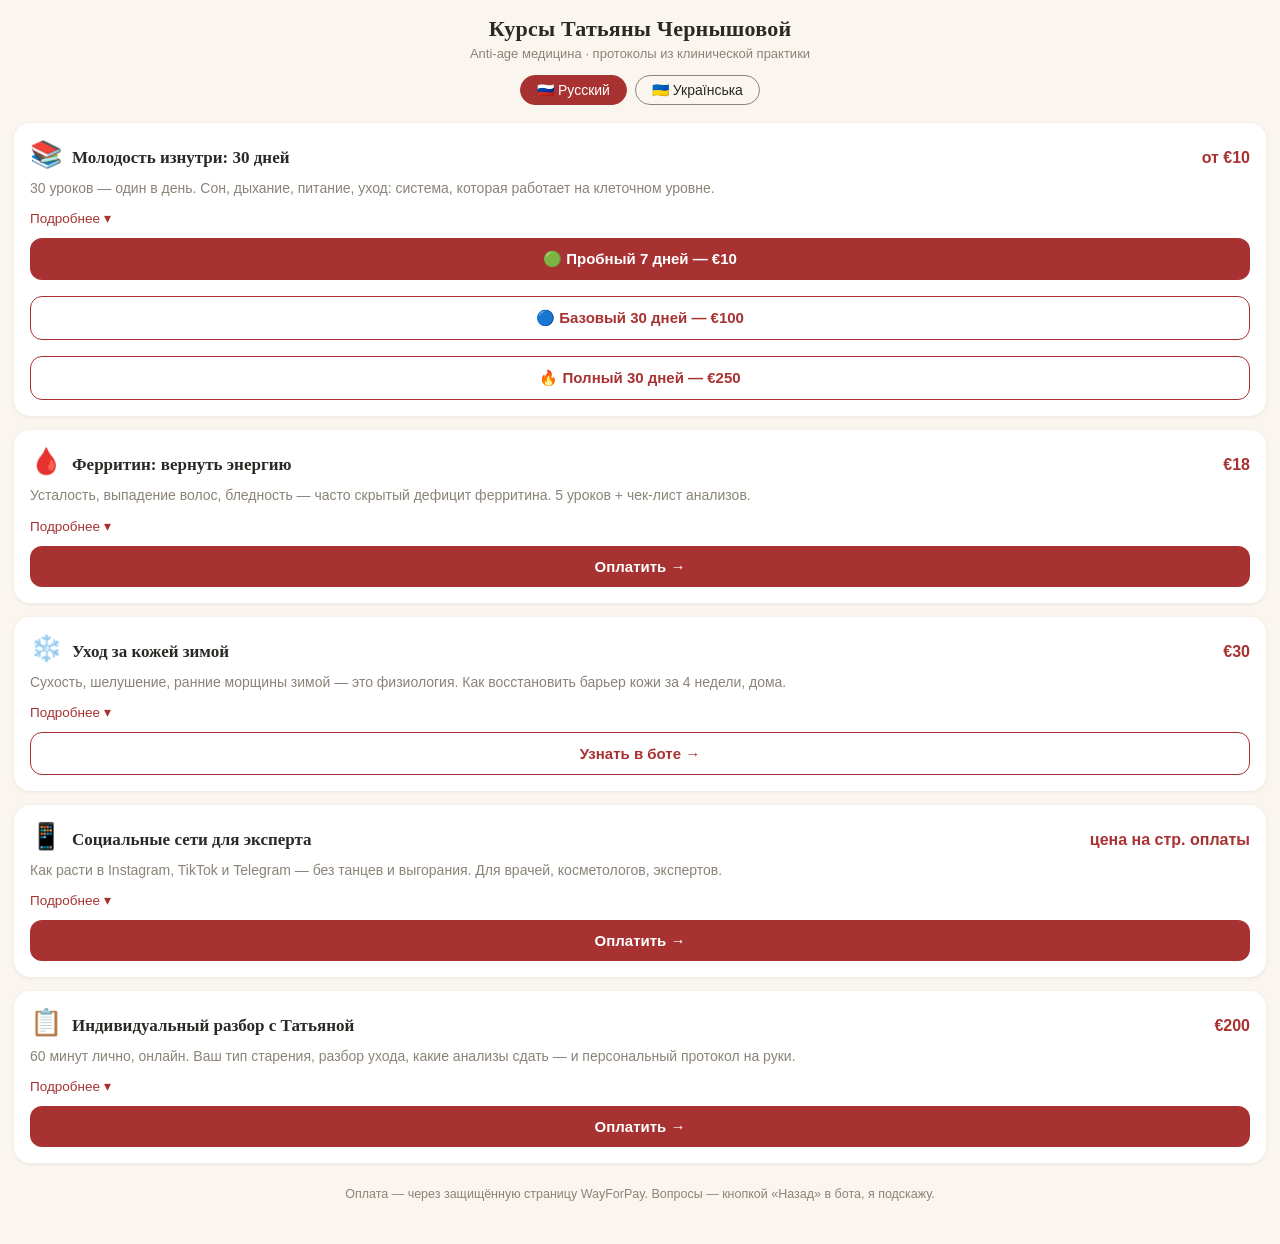
==== index.html @ 62db81c9 "Course storefront Mini App: RU/UA cards, WayForPay, Sheets analytics Co-Authored-By: Claude Fable 5 " ====
<!DOCTYPE html>
<html lang="ru">
<head>
<meta charset="utf-8">
<meta name="viewport" content="width=device-width, initial-scale=1, maximum-scale=1">
<title>Курсы Татьяны Чернышовой</title>
<script src="https://telegram.org/js/telegram-web-app.js"></script>
<style>
  :root {
    --bg: var(--tg-theme-bg-color, #faf6ef);
    --card: var(--tg-theme-secondary-bg-color, #ffffff);
    --text: var(--tg-theme-text-color, #2b2926);
    --hint: var(--tg-theme-hint-color, #8a8378);
    --accent: #a83232;
    --accent-soft: #f3e3e0;
  }
  * { margin: 0; padding: 0; box-sizing: border-box; }
  body {
    font-family: -apple-system, BlinkMacSystemFont, "Segoe UI", Roboto, sans-serif;
    background: var(--bg); color: var(--text);
    padding: 16px 14px 40px;
  }
  header { text-align: center; margin-bottom: 6px; }
  header h1 {
    font-family: Georgia, "Times New Roman", serif;
    font-size: 22px; font-weight: 700; letter-spacing: .2px;
  }
  header p { color: var(--hint); font-size: 13px; margin-top: 4px; }
  .lang {
    display: flex; justify-content: center; gap: 8px; margin: 14px 0 18px;
  }
  .lang button {
    border: 1px solid var(--hint); background: transparent; color: var(--text);
    border-radius: 20px; padding: 6px 16px; font-size: 14px; cursor: pointer;
  }
  .lang button.active { background: var(--accent); border-color: var(--accent); color: #fff; }
  .grid { display: flex; flex-direction: column; gap: 14px; }
  .card {
    background: var(--card); border-radius: 16px; padding: 16px;
    box-shadow: 0 1px 4px rgba(0,0,0,.07);
  }
  .card .top { display: flex; align-items: baseline; gap: 10px; }
  .card .emoji { font-size: 26px; }
  .card h2 {
    font-family: Georgia, serif; font-size: 17px; font-weight: 700; flex: 1;
  }
  .card .price {
    color: var(--accent); font-weight: 700; font-size: 16px; white-space: nowrap;
  }
  .card .desc { color: var(--hint); font-size: 14px; line-height: 1.45; margin: 8px 0 12px; }
  .card details { margin-bottom: 12px; }
  .card summary {
    color: var(--accent); font-size: 13.5px; cursor: pointer; list-style: none;
  }
  .card summary::after { content: " ▾"; }
  .card details[open] summary::after { content: " ▴"; }
  .card .more { font-size: 14px; line-height: 1.5; margin-top: 8px; white-space: pre-line; }
  .buy {
    display: block; width: 100%; text-align: center; text-decoration: none;
    background: var(--accent); color: #fff; font-weight: 600; font-size: 15px;
    padding: 12px; border-radius: 12px; border: none; cursor: pointer;
  }
  .buy.secondary { background: transparent; color: var(--accent); border: 1.5px solid var(--accent); margin-top: 8px; }
  .tariffs { display: flex; flex-direction: column; gap: 8px; }
  .note { text-align: center; color: var(--hint); font-size: 12.5px; margin-top: 22px; line-height: 1.5; }
</style>
</head>
<body>
<header>
  <h1 id="t-title"></h1>
  <p id="t-sub"></p>
</header>
<div class="lang">
  <button id="btn-ru" onclick="setLang('ru')">🇷🇺 Русский</button>
  <button id="btn-ua" onclick="setLang('ua')">🇺🇦 Українська</button>
</div>
<div class="grid" id="grid"></div>
<p class="note" id="t-note"></p>

<script>
const WEBHOOK = "https://script.google.com/macros/s/AKfycbwMvQxzlnc-T01Kk_Ynby0bYBTobC7v_TD0UBe78W0cTe7qoIsgXLCEjj8COL_9DoIwsQ/exec";
const tg = window.Telegram && window.Telegram.WebApp;
if (tg) { tg.ready(); tg.expand(); }

const I18N = {
  ru: {
    title: "Курсы Татьяны Чернышовой",
    sub: "Anti-age медицина · протоколы из клинической практики",
    note: "Оплата — через защищённую страницу WayForPay.\nВопросы — кнопкой «Назад» в бота, я подскажу.",
    buy: "Оплатить",
    open: "Подробнее",
    inbot: "Узнать в боте",
  },
  ua: {
    title: "Курси Тетяни Чернишової",
    sub: "Anti-age медицина · протоколи з клінічної практики",
    note: "Оплата — через захищену сторінку WayForPay.\nПитання — кнопкою «Назад» у бота, я підкажу.",
    buy: "Оплатити",
    open: "Детальніше",
    inbot: "Дізнатися в боті",
  },
};

// Каталог. urls: null => кнопки оплаты нет (пока не настроена) — ведём в бота.
const COURSES = {
  ru: [
    { id: "30days", emoji: "📚", title: "Молодость изнутри: 30 дней", price: "от €10",
      desc: "30 уроков — один в день. Сон, дыхание, питание, уход: система, которая работает на клеточном уровне.",
      more: "Не детокс. Не марафон. Протоколы из клинической практики Татьяны.\n\n🟢 Пробный (7 уроков) — €10\n🔵 Базовый (30 уроков + ответы Татьяны в группе) — €100\n🔥 Полный (+ консультация в начале и в конце) — €250",
      tariffs: [
        { label: "🟢 Пробный 7 дней — €10", url: "https://secure.wayforpay.com/button/b1dfd9c78fe33" },
        { label: "🔵 Базовый 30 дней — €100", url: "https://secure.wayforpay.com/button/b14ba4175039e" },
        { label: "🔥 Полный 30 дней — €250", url: "https://secure.wayforpay.com/button/b3df5a30271ea" },
      ] },
    { id: "ferritin", emoji: "🩸", title: "Ферритин: вернуть энергию", price: "€18",
      desc: "Усталость, выпадение волос, бледность — часто скрытый дефицит ферритина. 5 уроков + чек-лист анализов.",
      more: "— Какие анализы сдать (точные цифры, не «в норме»)\n— Почему БАДы железа часто не работают\n— Как поднять и удержать ферритин\n— Связь с щитовидкой, эстрогенами и кожей",
      url: "https://secure.wayforpay.com/button/b55749e6e1ec8" },
    { id: "winter_skin", emoji: "❄️", title: "Уход за кожей зимой", price: "€30",
      desc: "Сухость, шелушение, ранние морщины зимой — это физиология. Как восстановить барьер кожи за 4 недели, дома.",
      more: "— Какие компоненты в уходе работают, а какие вредят\n— Что есть и пить, чтобы кожа не обезвоживалась\n— 5 уроков + протокол ухода",
      url: null },
    { id: "social", emoji: "📱", title: "Социальные сети для эксперта", price: "цена на стр. оплаты",
      desc: "Как расти в Instagram, TikTok и Telegram — без танцев и выгорания. Для врачей, косметологов, экспертов.",
      more: "— Как выбрать платформу под свою экспертизу\n— Структура контента который реально читают\n— Как монетизировать без агрессивных продаж\n— Алгоритмы 2026",
      url: "https://secure.wayforpay.com/button/b4af6c7878dfb" },
    { id: "consult", emoji: "📋", title: "Индивидуальный разбор с Татьяной", price: "€200",
      desc: "60 минут лично, онлайн. Ваш тип старения, разбор ухода, какие анализы сдать — и персональный протокол на руки.",
      more: "Это не общие рекомендации. Это разбор именно вашего случая:\n— почему уходит тонус, появляются отёки или тусклость\n— что в вашем уходе работает против вас\n— конкретный протокол: питание, сон, уход",
      url: "https://secure.wayforpay.com/page?vkh=69c6e97a-39f8-448f-8277-18f922d1dba8" },
  ],
  ua: [
    { id: "30days", emoji: "📚", title: "Молодість зсередини: 30 днів", price: "від €10",
      desc: "30 уроків — один на день. Сон, дихання, харчування, догляд: система, що працює на клітинному рівні.",
      more: "Не детокс. Не марафон. Протоколи з клінічної практики Тетяни.\n\n🟢 Пробний (7 уроків) — €10\n🔵 Базовий (30 уроків + відповіді Тетяни в групі) — €100\n🔥 Повний (+ консультація на початку і в кінці) — €250",
      tariffs: [
        { label: "🟢 Пробний 7 днів — €10", url: "https://secure.wayforpay.com/button/b1dfd9c78fe33" },
        { label: "🔵 Базовий 30 днів — €100", url: "https://secure.wayforpay.com/button/b14ba4175039e" },
        { label: "🔥 Повний 30 днів — €250", url: "https://secure.wayforpay.com/button/b3df5a30271ea" },
      ] },
    { id: "fascia", emoji: "🧘", title: "Фасціальний біль", price: "1000 грн",
      desc: "Коли болить «усе тіло», а аналізи в нормі. 11 уроків: вправи під кожну зону скутості, валик, дихання.",
      more: "Конкретний покроковий план на 2 тижні:\n— вправи під кожну зону скутості\n— самомасаж валиком\n— техніка дихання, що знімає напругу",
      url: "https://secure.wayforpay.com/button/bfdbad490d98f" },
    { id: "social", emoji: "📱", title: "Соціальні мережі для експерта", price: "ціна на стор. оплати",
      desc: "Як зростати в Instagram, TikTok і Telegram — без танців і вигорання. Для лікарів, косметологів, експертів.",
      more: "— Як обрати платформу під свою експертизу\n— Структура контенту який реально читають\n— Як монетизувати без агресивних продажів\n— Алгоритми 2026",
      url: "https://secure.wayforpay.com/button/b4af6c7878dfb" },
    { id: "book", emoji: "📖", title: "Книга «Склянка води»", price: "ціна на стор. оплати",
      desc: "Про лімфатичну систему, водний баланс і просту систему підтримки тіла. Інструкція, яка працює.",
      more: "— Чому лімфа — головна система детоксу\n— Прості техніки запуску лімфи на 5 хвилин на день\n— Зв'язок водного балансу зі шкірою, енергією, набряками",
      url: "https://secure.wayforpay.com/button/bcaafaf774eaa" },
    { id: "consult", emoji: "📋", title: "Індивідуальний розбір з Тетяною", price: "€200",
      desc: "60 хвилин особисто, онлайн. Ваш тип старіння, розбір догляду, які аналізи здати — і персональний протокол.",
      more: "Це не загальні рекомендації. Це розбір саме вашого випадку:\n— чому йде тонус, з'являються набряки або тьмяність\n— що у вашому догляді працює проти вас\n— конкретний протокол: харчування, сон, догляд",
      url: "https://secure.wayforpay.com/page?vkh=69c6e97a-39f8-448f-8277-18f922d1dba8" },
  ],
};

const BOT_URL = "https://t.me/dr_chernyshova_bot";
let lang = "ru";
const tgLang = tg && tg.initDataUnsafe && tg.initDataUnsafe.user && tg.initDataUnsafe.user.language_code;
if (tgLang && tgLang.startsWith("uk")) lang = "ua";

function track(event, source) {
  try {
    const uid = (tg && tg.initDataUnsafe && tg.initDataUnsafe.user && tg.initDataUnsafe.user.id) || 0;
    fetch(WEBHOOK, {
      method: "POST", mode: "no-cors",
      headers: { "Content-Type": "application/json" },
      body: JSON.stringify({
        timestamp: new Date().toISOString(), record: "event", event: event,
        telegram_id: uid, telegram_username: "", lang: lang, direction: "b2c",
        source: source || "webapp",
      }),
    });
  } catch (e) { /* аналитика не должна ломать витрину */ }
}

function openPay(url, id) {
  track("webapp_pay_" + id);
  if (tg) tg.openLink(url); else window.open(url, "_blank");
}

function setLang(l) {
  lang = l;
  const t = I18N[l];
  document.getElementById("t-title").textContent = t.title;
  document.getElementById("t-sub").textContent = t.sub;
  document.getElementById("t-note").textContent = t.note;
  document.getElementById("btn-ru").className = l === "ru" ? "active" : "";
  document.getElementById("btn-ua").className = l === "ua" ? "active" : "";
  const grid = document.getElementById("grid");
  grid.replaceChildren();

  const el = (tag, cls, text) => {
    const n = document.createElement(tag);
    if (cls) n.className = cls;
    if (text !== undefined) n.textContent = text;
    return n;
  };
  const payBtn = (label, url, id, secondary) => {
    const b = el("button", "buy" + (secondary ? " secondary" : ""), label);
    b.addEventListener("click", () => openPay(url, id));
    return b;
  };

  for (const c of COURSES[l]) {
    const card = el("div", "card");

    const top = el("div", "top");
    top.appendChild(el("span", "emoji", c.emoji));
    top.appendChild(el("h2", null, c.title));
    top.appendChild(el("span", "price", c.price));
    card.appendChild(top);

    card.appendChild(el("p", "desc", c.desc));

    const details = el("details");
    details.appendChild(el("summary", null, t.open));
    details.appendChild(el("div", "more", c.more));
    card.appendChild(details);

    if (c.tariffs) {
      const box = el("div", "tariffs");
      c.tariffs.forEach((tr, i) => box.appendChild(payBtn(tr.label, tr.url, c.id + "_" + i, i > 0)));
      card.appendChild(box);
    } else if (c.url) {
      card.appendChild(payBtn(t.buy + " →", c.url, c.id, false));
    } else {
      const a = el("a", "buy secondary", t.inbot + " →");
      a.href = BOT_URL;
      card.appendChild(a);
    }
    grid.appendChild(card);
  }
}

setLang(lang);
track("webapp_open");
</script>
</body>
</html>
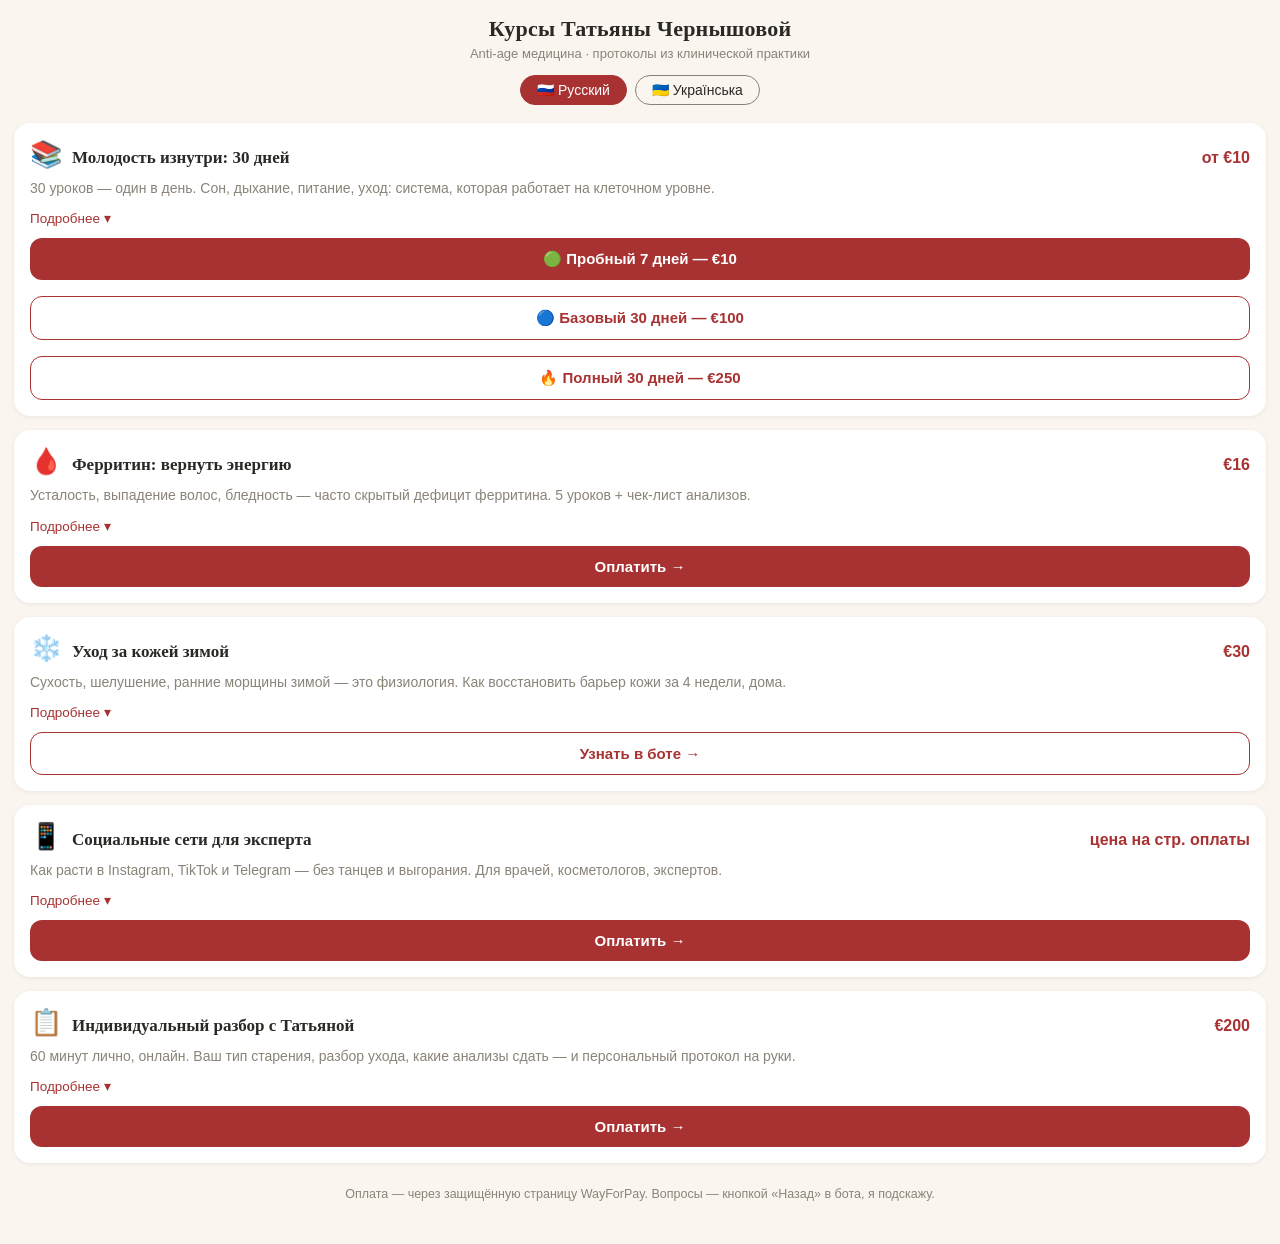
==== commit 226e034e: "Cosmetology-first repositioning (hero, about, courses, UA dict) + ferritin price €16 in showcase to " ====
--- a/index.html
+++ b/index.html
@@ -112,7 +112,7 @@
         { label: "🔵 Базовый 30 дней — €100", url: "https://secure.wayforpay.com/button/b14ba4175039e" },
         { label: "🔥 Полный 30 дней — €250", url: "https://secure.wayforpay.com/button/b3df5a30271ea" },
       ] },
-    { id: "ferritin", emoji: "🩸", title: "Ферритин: вернуть энергию", price: "€18",
+    { id: "ferritin", emoji: "🩸", title: "Ферритин: вернуть энергию", price: "€16",
       desc: "Усталость, выпадение волос, бледность — часто скрытый дефицит ферритина. 5 уроков + чек-лист анализов.",
       more: "— Какие анализы сдать (точные цифры, не «в норме»)\n— Почему БАДы железа часто не работают\n— Как поднять и удержать ферритин\n— Связь с щитовидкой, эстрогенами и кожей",
       url: "https://secure.wayforpay.com/button/b55749e6e1ec8" },
